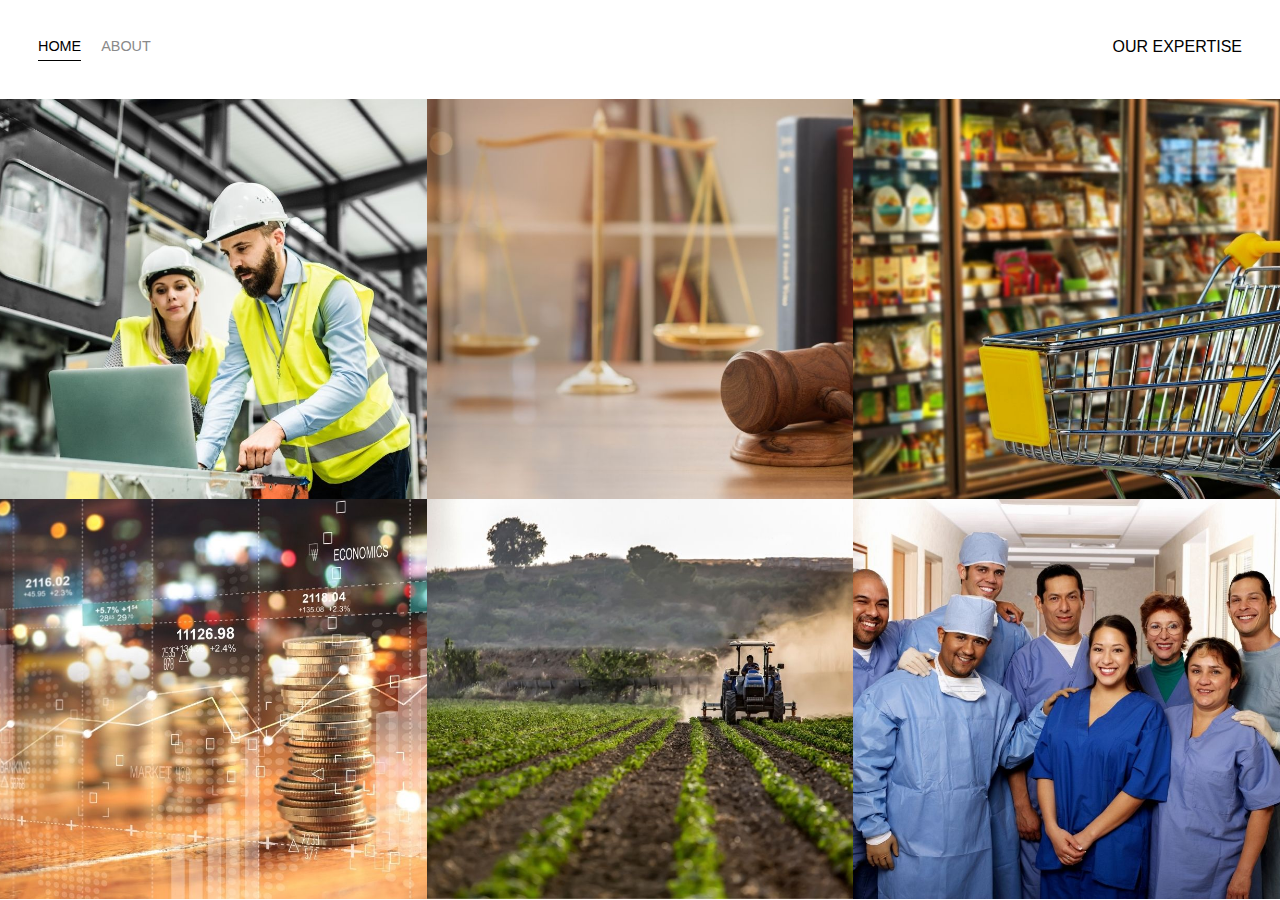
==== index.html @ db96f7d2 "Company Web Page" ====
<!DOCTYPE html>
<html lang='en'>

<head>
  <meta charset='UTF-8'>
  <title>Portfolio Homepage</title>
  <link href="https://fonts.googleapis.com/css2?family=Ranchers&family=Titillium+Web:ital,wght@1,300&display=swap" rel="stylesheet">
  <link rel="stylesheet" href="styles.css">
</head>

<body>
  <div class="container">
    <div class="nav-wrapper">
      <div class="left-side">
        <div class="nav-link-wrapper active-nav-link">
          <a href="index.html">Home</a>
        </div>

        <div class="nav-link-wrapper">
          <a href="about.html">About</a>
        </div>
      </div>

      <div class="right-side">
        <div class="brand">
          OUR EXPERTISE
        </div>
      </div>
    </div>

    <div class="content-wrapper">
      <div class="portfolio-items-wrapper">

        <div class="portfolio-item-wrapper">
          <div class="portfolio-img-background" style="background-image:url(images/portfolio1.jpg)"></div>

          <div class="img-text-wrapper">
            <div class="subtitle">Manufacturing</div>
          </div>
        </div>

        <div class="portfolio-item-wrapper">
          <div class="portfolio-img-background" style="background-image:url(images/portfolio2.jpg)"></div>
          <div class="img-text-wrapper">

            <div class="subtitle">Government</div>
          </div>
        </div>

        <div class="portfolio-item-wrapper">
          <div class="portfolio-img-background" style="background-image:url(images/portfolio3.jpg)"></div>
          <div class="img-text-wrapper">

            <div class="subtitle">Retail</div>
          </div>
        </div>

        <div class="portfolio-item-wrapper">
          <div class="portfolio-img-background" style="background-image:url(images/portfolio4.jpg)"></div>
          <div class="img-text-wrapper">

            <div class="subtitle">Finance</div>
          </div>
        </div>

        <div class="portfolio-item-wrapper">
          <div class="portfolio-img-background" style="background-image:url(images/portfolio5.jpg)"></div>
          <div class="img-text-wrapper">

            <div class="subtitle">Agriculture</div>
          </div>
        </div>

        <div class="portfolio-item-wrapper">
          <div class="portfolio-img-background" style="background-image:url(images/portfolio6.jpg)"></div>
          <div class="img-text-wrapper">

            <div class="subtitle">Healthcare</div>
          </div>
        </div>



      </div>
    </div>
  </div>

</body>

<script>
  const portfolioItems = document.querySelectorAll('.portfolio-item-wrapper');

  portfolioItems.forEach(portfolioItem => {
    portfolioItem.addEventListener('mouseover', () => {
      console.log(portfolioItem.childNodes[1].classList)
      portfolioItem.childNodes[1].classList.add('image-blur');
    });

    portfolioItem.addEventListener('mouseout', () => {
      console.log(portfolioItem.childNodes[1].classList)
      portfolioItem.childNodes[1].classList.remove('image-blur');
    });
  });

</script>

</html>
---- styles.css ----
body {
  font-family: "Titillium", sans-serif;
  margin: 0px;
}

.container {
  display: grid;
  grid-template-columns: 1fr;
}

.nav-wrapper {
  display: flex;
  justify-content: space-between;
  padding: 38px;
}

.left-side {
  display: flex;
}

.nav-wrapper > .left-side > div {
  margin-right: 20px;
  text-transform: uppercase;
  font-size: 0.9rem;
}

.nav-link-wrapper {
  height: 22px;
  border-bottom: 1px solid transparent;
  transition: border-bottom 0.5s;
}

.active-nav-link {
  border-bottom: 1px solid black;
}

.active-nav-link a {
  color: black !important;
}

.nav-link-wrapper a {
  color: #8a8a8a;
  text-decoration: none;
  transition: color 0.5s;
}

.nav-link-wrapper:hover {
  border-bottom: 1px solid black;
}

.nav-link-wrapper a:hover {
  color: black;
}

.portfolio-items-wrapper {
  display: grid;
  grid-template-columns: 1fr 1fr 1fr;
}

.portfolio-item-wrapper {
  position: relative;
}

.portfolio-img-background {
  background-size: cover;
  background-position: center;
  background-repeat: no-repeat;
  height: 400px;
  width: 100%;
}

.img-text-wrapper {
  position: absolute;
  top: 0;
  display: flex;
  flex-direction: column;
  justify-content: center;
  align-items: center;
  height: 100%;
  text-align: center;
  padding-left: 100px;
  padding-right: 100px;
}

.img-text-wrapper .subtitle {
  transition: 1s;
  color: transparent;
}

.image-blur {
  transition: 1s;
  filter: brightness(10%);
}

.img-text-wrapper:hover .subtitle {
  color: cyan ;
  font-weight: 600;
  font-size: 1.5rem;
}

.two-column-wrapper {
  display: grid;
  grid-template-columns: 1fr 1fr;
}

.profile-image-wrapper img {
  width: 100%;
}

.profile-content-wrapper {
  padding: 200px;
}

.profile-content-wrapper h1 {
  color: #20b2aa;
}
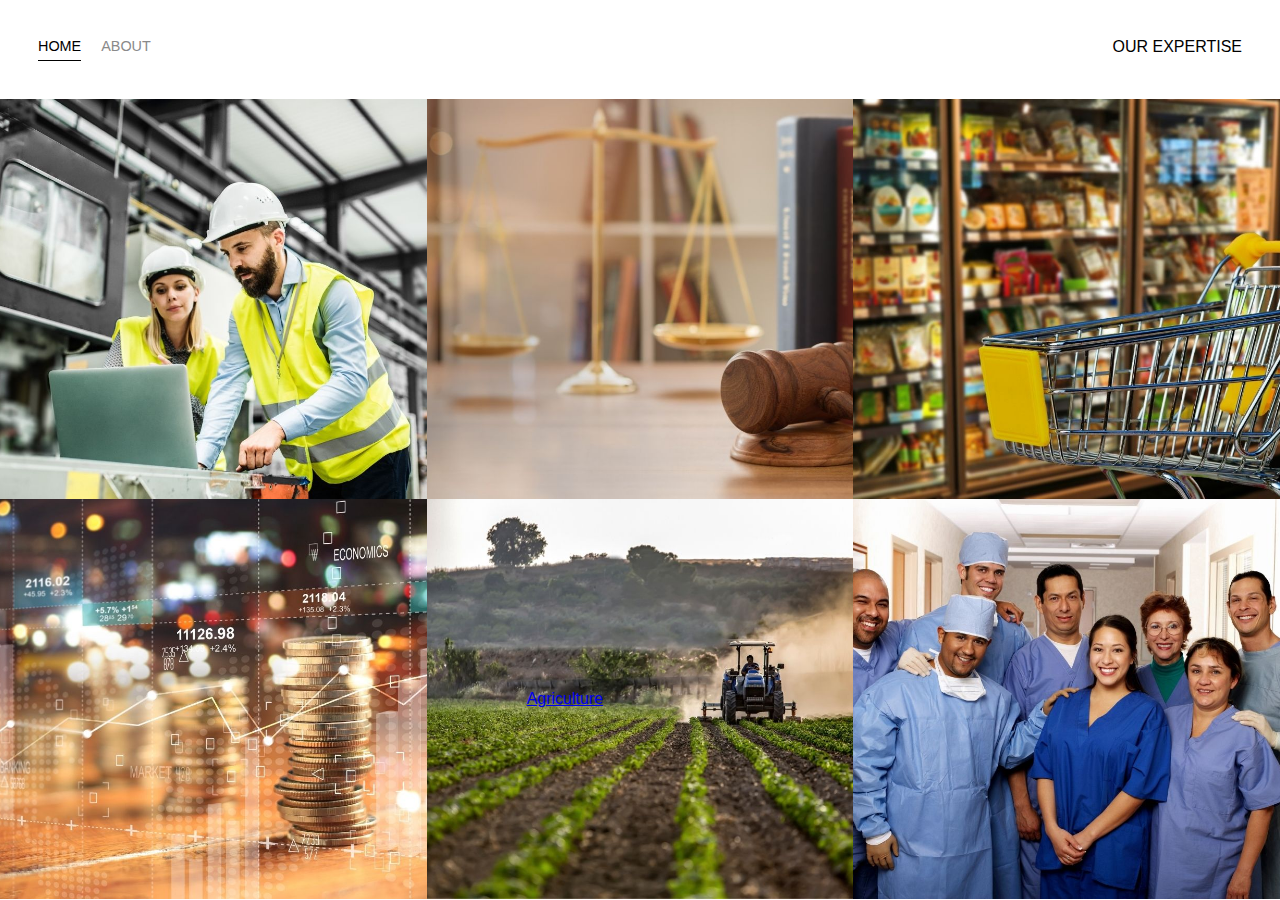
==== commit 92e4cb83: "project link" ====
--- a/index.html
+++ b/index.html
@@ -67,7 +67,7 @@
           <div class="portfolio-img-background" style="background-image:url(images/portfolio5.jpg)"></div>
           <div class="img-text-wrapper">
 
-            <div class="subtitle">Agriculture</div>
+            <div class="subtitle"> <a href="https://jaird-meyer.shinyapps.io/crop_predictor/">Agriculture</a> </div>
           </div>
         </div>
 
